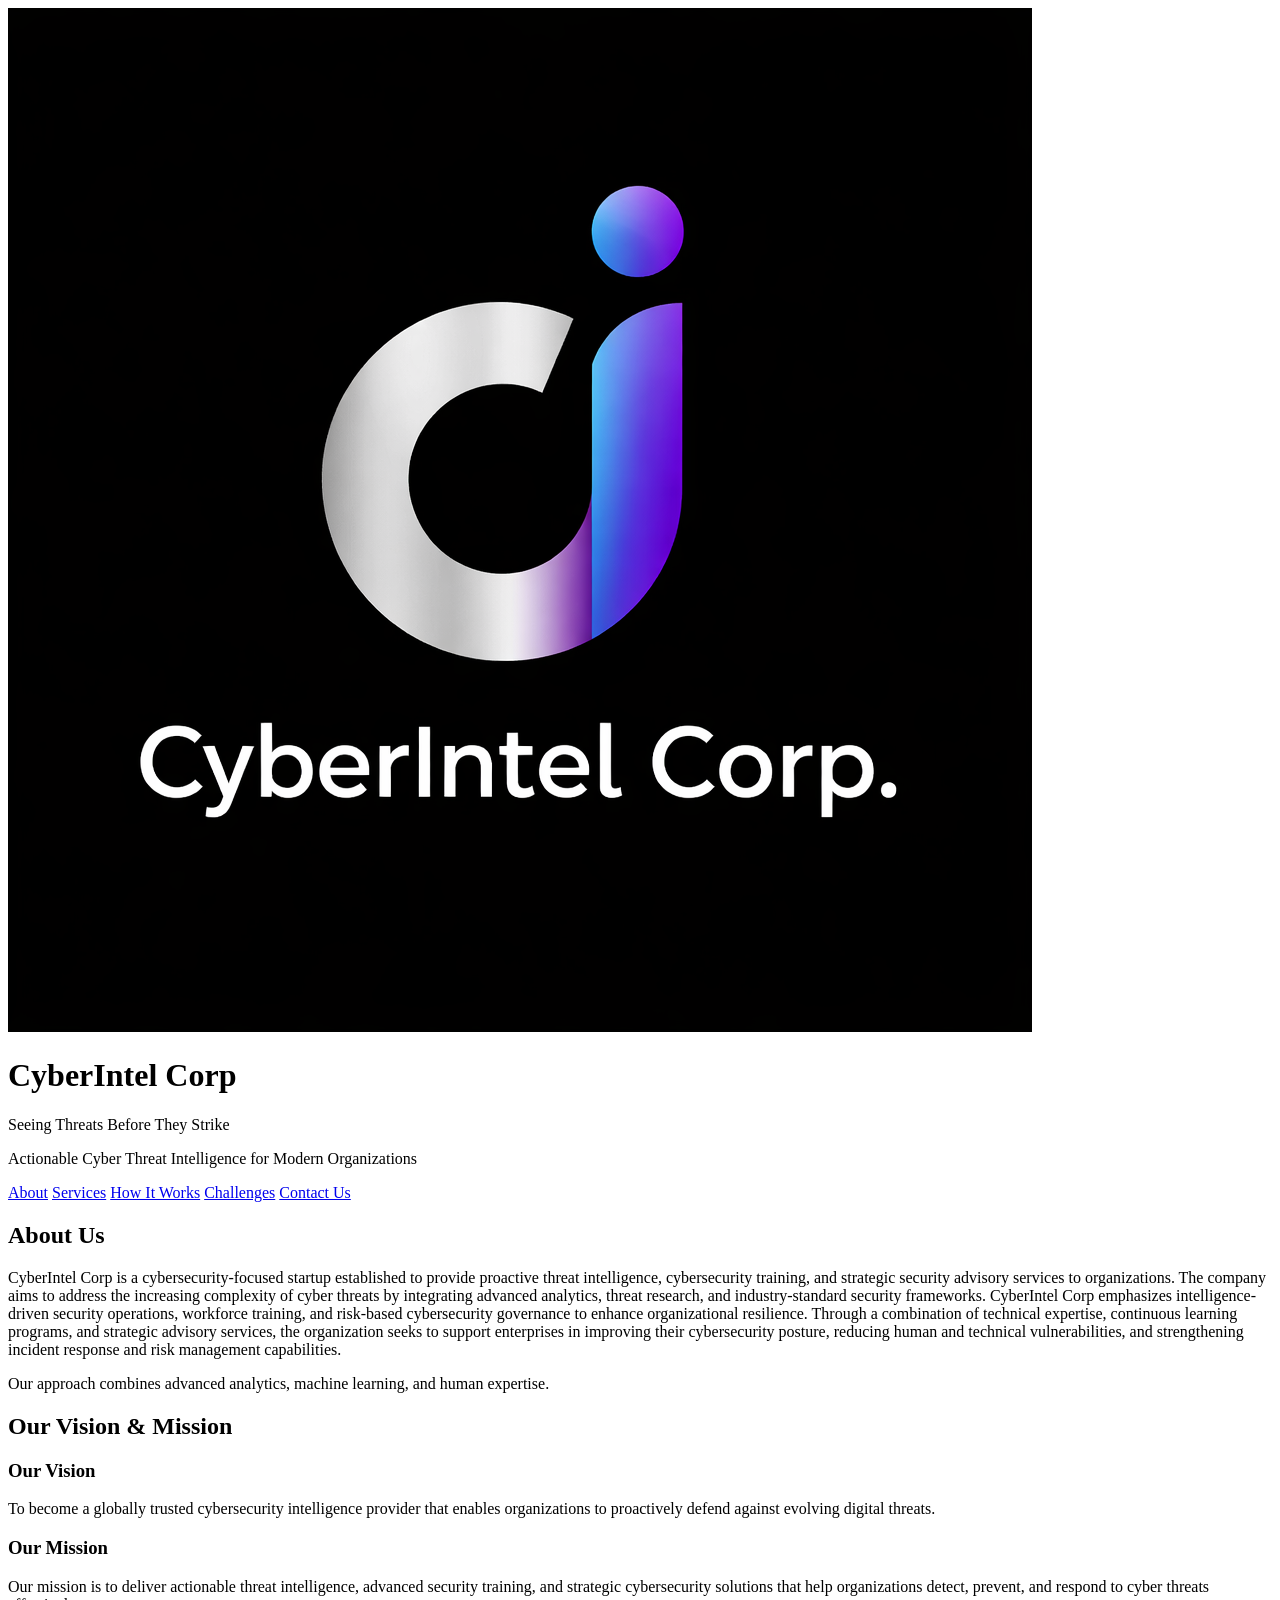
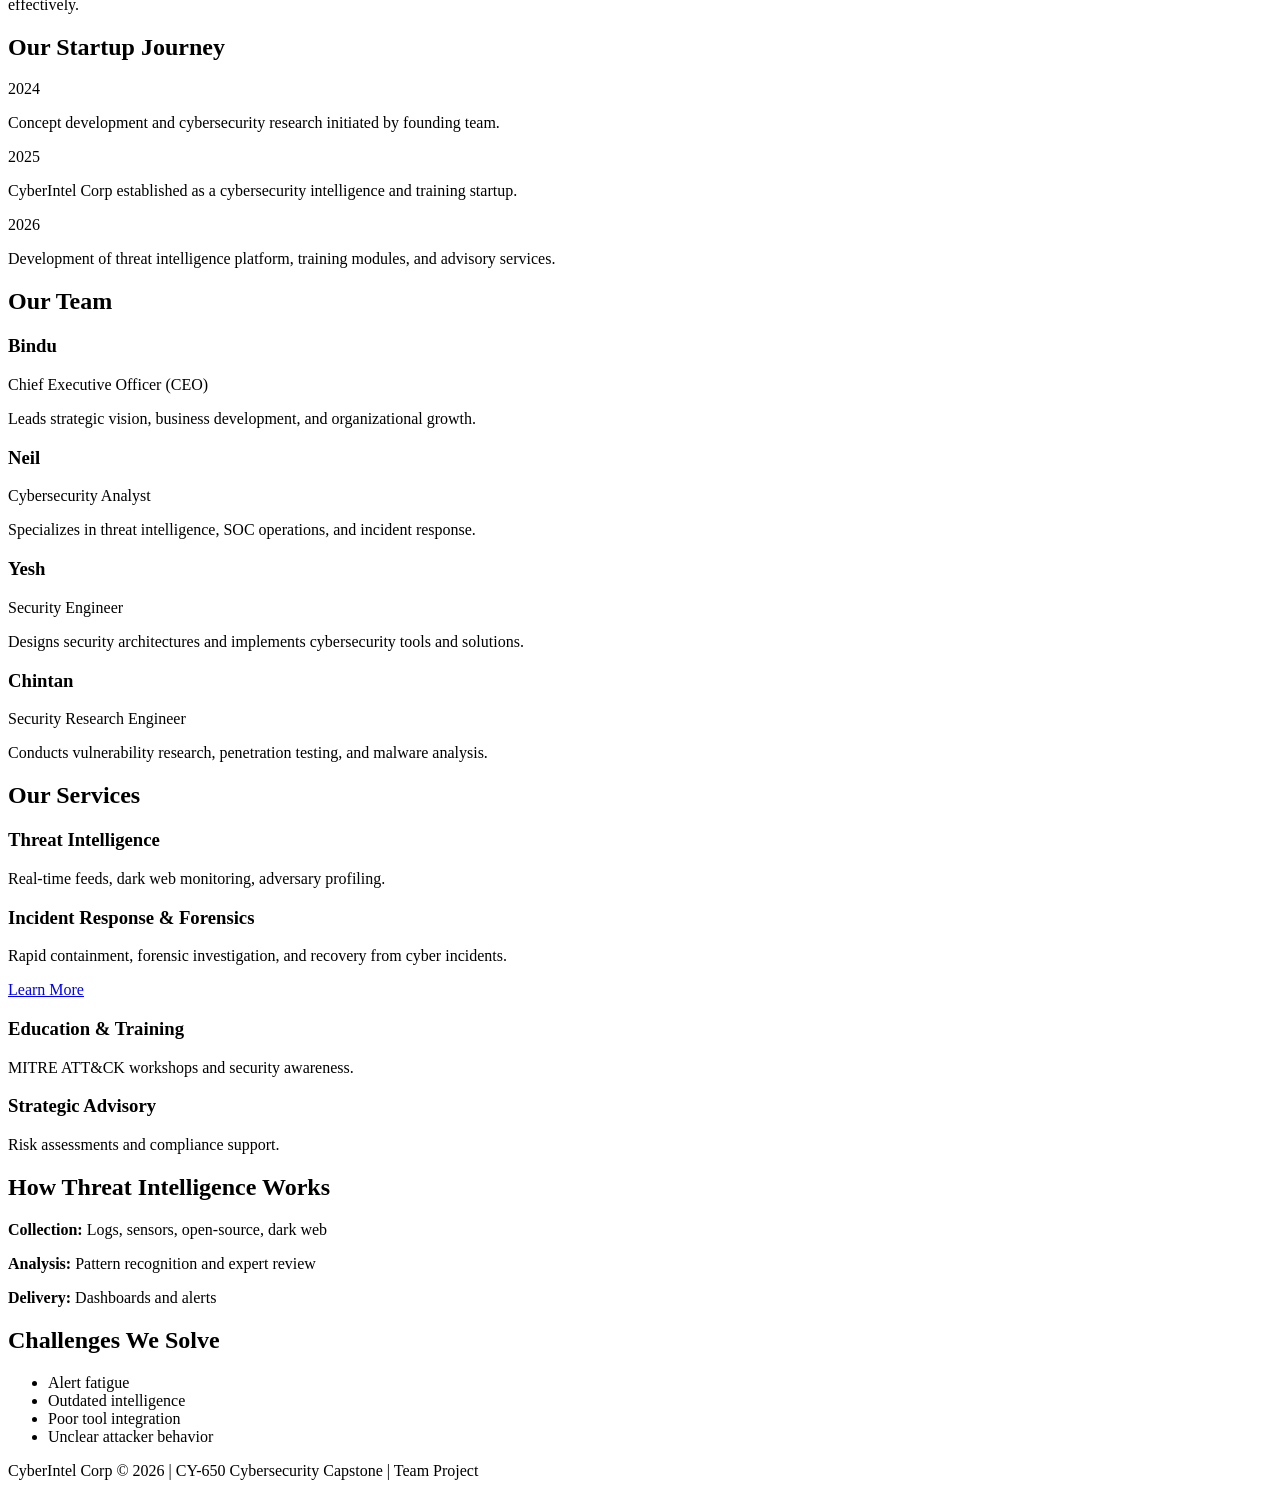
==== index.html @ 999facb4 "Add files via upload" ====
<!DOCTYPE html>
<html lang="en">
<head>
  <meta charset="UTF-8" />
  <meta name="viewport" content="width=device-width, initial-scale=1.0" />
  <title>CyberIntel Corp | Threat Intelligence</title>
  <link rel="stylesheet" href="index.css" />

</head>

<body>

<header>
  <img src="logo.png.png" alt="CyberIntel Corp Logo" class="logo">
  <h1>CyberIntel Corp</h1>
  <p>Seeing Threats Before They Strike</p>
  <p>Actionable Cyber Threat Intelligence for Modern Organizations</p>
</header>

<nav>
  <a href="#about">About</a>
  <a href="#services">Services</a>
  <a href="#intelligence">How It Works</a>
  <a href="#challenges">Challenges</a>
  <a href="contactus.html" class="contact-btn">Contact Us</a>


</nav>

<section id="about">
  <h2>About Us</h2>
  <p>
    CyberIntel Corp is a cybersecurity-focused startup established to provide proactive threat intelligence, cybersecurity training, and strategic security advisory services to organizations. The company aims to address the increasing complexity of cyber threats by integrating advanced analytics, threat research, and industry-standard security frameworks. CyberIntel Corp emphasizes intelligence-driven security operations, workforce training, and risk-based cybersecurity governance to enhance organizational resilience. Through a combination of technical expertise, continuous learning programs, and strategic advisory services, the organization seeks to support enterprises in improving their cybersecurity posture, reducing human and technical vulnerabilities, and strengthening incident response and risk management capabilities.
  </p>
  <p>
    Our approach combines advanced analytics, machine learning, and human expertise.
  </p>
</section>
<section class="vision-mission">
  <h2>Our Vision & Mission</h2>

  <div class="vm-container">
    <div class="vm-box">
      <h3>Our Vision</h3>
      <p>
        To become a globally trusted cybersecurity intelligence provider that
        enables organizations to proactively defend against evolving digital threats.
      </p>
    </div>

    <div class="vm-box">
      <h3>Our Mission</h3>
      <p>
        Our mission is to deliver actionable threat intelligence, advanced security
        training, and strategic cybersecurity solutions that help organizations
        detect, prevent, and respond to cyber threats effectively.
      </p>
    </div>
  </div>
</section>
<section class="timeline">
  <h2>Our Startup Journey</h2>

  <div class="timeline-item">
    <span>2024</span>
    <p>Concept development and cybersecurity research initiated by founding team.</p>
  </div>

  <div class="timeline-item">
    <span>2025</span>
    <p>CyberIntel Corp established as a cybersecurity intelligence and training startup.</p>
  </div>

  <div class="timeline-item">
    <span>2026</span>
    <p>Development of threat intelligence platform, training modules, and advisory services.</p>
  </div>
</section>
<section class="team">
  <h2>Our Team</h2>

  <div class="team-cards">
    <div class="team-card">
      <h3>Bindu</h3>
      <p>Chief Executive Officer (CEO)</p>
      <p>Leads strategic vision, business development, and organizational growth.</p>
    </div>

    <div class="team-card">
      <h3>Neil</h3>
      <p>Cybersecurity Analyst</p>
      <p>Specializes in threat intelligence, SOC operations, and incident response.</p>
    </div>

    <div class="team-card">
      <h3>Yesh</h3>
      <p>Security Engineer</p>
      <p>Designs security architectures and implements cybersecurity tools and solutions.</p>
    </div>

    <div class="team-card">
      <h3>Chintan</h3>
      <p>Security Research Engineer</p>
      <p>Conducts vulnerability research, penetration testing, and malware analysis.</p>
    </div>
  </div>
</section>

<section id="services">
  <h2>Our Services</h2>
  <div class="services">
    <div class="card">
      <h3>Threat Intelligence</h3>
      <p>Real-time feeds, dark web monitoring, adversary profiling.</p>
    </div>
    
    <div class="card">
      <h3>Incident Response & Forensics</h3>
      <p>Rapid containment, forensic investigation, and recovery from cyber incidents.</p>
      <a href="incident-response.html" class="learn-btn">Learn More</a>
    </div>
    
    <div class="card">
      <h3>Education & Training</h3>
      <p>MITRE ATT&CK workshops and security awareness.</p>
    </div>
    <div class="card">
      <h3>Strategic Advisory</h3>
      <p>Risk assessments and compliance support.</p>
    </div>
  </div>
</section>

<section id="intelligence">
  <h2>How Threat Intelligence Works</h2>
  <p><strong>Collection:</strong> Logs, sensors, open-source, dark web</p>
  <p><strong>Analysis:</strong> Pattern recognition and expert review</p>
  <p><strong>Delivery:</strong> Dashboards and alerts</p>
</section>

<section id="challenges">
  <h2>Challenges We Solve</h2>
  <ul>
    <li>Alert fatigue</li>
    <li>Outdated intelligence</li>
    <li>Poor tool integration</li>
    <li>Unclear attacker behavior</li>
  </ul>
</section>


<footer>
  <p>CyberIntel Corp © 2026 | CY-650 Cybersecurity Capstone | Team Project</p>
</footer>

<script src="script.js"></script>

<!--Start of Tawk.to Script-->
<script type="text/javascript">
  var Tawk_API=Tawk_API||{}, Tawk_LoadStart=new Date();
  (function(){
  var s1=document.createElement("script"),s0=document.getElementsByTagName("script")[0];
  s1.async=true;
  s1.src='https://embed.tawk.to/69937cdd0be1cb1c349662a7/1jhk1vgoi';
  s1.charset='UTF-8';
  s1.setAttribute('crossorigin','*');
  s0.parentNode.insertBefore(s1,s0);
  })();
  </script>
  <!--End of Tawk.to Script-->

</body>
</html>
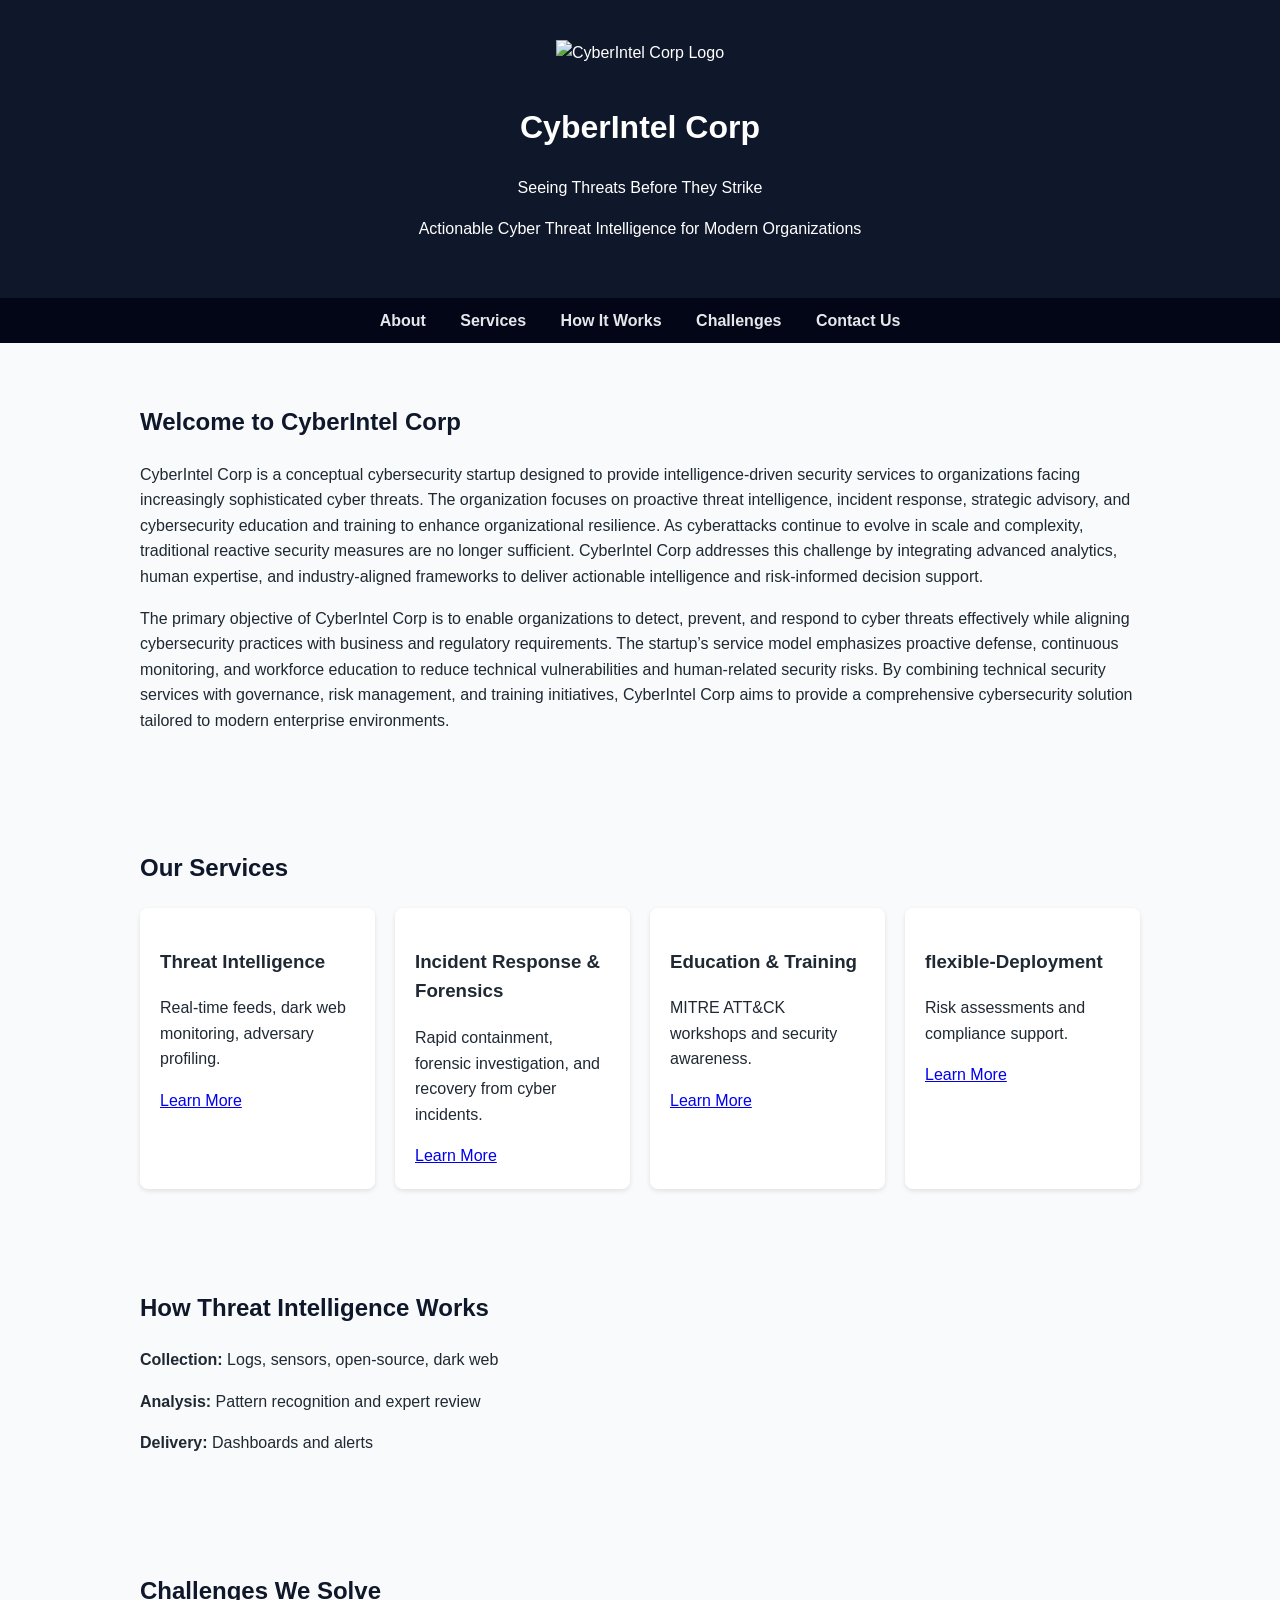
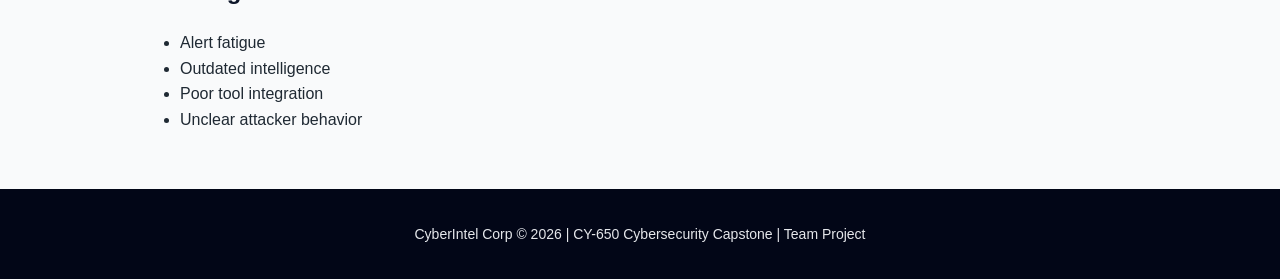
==== commit 538c74ab: "Update index.html" ====
--- a/index.html
+++ b/index.html
@@ -11,14 +11,14 @@
 <body>
 
 <header>
-  <img src="logo.png.png" alt="CyberIntel Corp Logo" class="logo">
+  <img src="logo.jpeg" alt="CyberIntel Corp Logo" class="logo">
   <h1>CyberIntel Corp</h1>
   <p>Seeing Threats Before They Strike</p>
   <p>Actionable Cyber Threat Intelligence for Modern Organizations</p>
 </header>
 
 <nav>
-  <a href="#about">About</a>
+  <a href="about-us.html" class="about-btn">About</a>
   <a href="#services">Services</a>
   <a href="#intelligence">How It Works</a>
   <a href="#challenges">Challenges</a>
@@ -28,82 +28,13 @@
 </nav>
 
 <section id="about">
-  <h2>About Us</h2>
+  <h2>Welcome to CyberIntel Corp</h2>
   <p>
-    CyberIntel Corp is a cybersecurity-focused startup established to provide proactive threat intelligence, cybersecurity training, and strategic security advisory services to organizations. The company aims to address the increasing complexity of cyber threats by integrating advanced analytics, threat research, and industry-standard security frameworks. CyberIntel Corp emphasizes intelligence-driven security operations, workforce training, and risk-based cybersecurity governance to enhance organizational resilience. Through a combination of technical expertise, continuous learning programs, and strategic advisory services, the organization seeks to support enterprises in improving their cybersecurity posture, reducing human and technical vulnerabilities, and strengthening incident response and risk management capabilities.
+    CyberIntel Corp is a conceptual cybersecurity startup designed to provide intelligence-driven security services to organizations facing increasingly sophisticated cyber threats. The organization focuses on proactive threat intelligence, incident response, strategic advisory, and cybersecurity education and training to enhance organizational resilience. As cyberattacks continue to evolve in scale and complexity, traditional reactive security measures are no longer sufficient. CyberIntel Corp addresses this challenge by integrating advanced analytics, human expertise, and industry-aligned frameworks to deliver actionable intelligence and risk-informed decision support.
   </p>
   <p>
-    Our approach combines advanced analytics, machine learning, and human expertise.
+    The primary objective of CyberIntel Corp is to enable organizations to detect, prevent, and respond to cyber threats effectively while aligning cybersecurity practices with business and regulatory requirements. The startup’s service model emphasizes proactive defense, continuous monitoring, and workforce education to reduce technical vulnerabilities and human-related security risks. By combining technical security services with governance, risk management, and training initiatives, CyberIntel Corp aims to provide a comprehensive cybersecurity solution tailored to modern enterprise environments.
   </p>
-</section>
-<section class="vision-mission">
-  <h2>Our Vision & Mission</h2>
-
-  <div class="vm-container">
-    <div class="vm-box">
-      <h3>Our Vision</h3>
-      <p>
-        To become a globally trusted cybersecurity intelligence provider that
-        enables organizations to proactively defend against evolving digital threats.
-      </p>
-    </div>
-
-    <div class="vm-box">
-      <h3>Our Mission</h3>
-      <p>
-        Our mission is to deliver actionable threat intelligence, advanced security
-        training, and strategic cybersecurity solutions that help organizations
-        detect, prevent, and respond to cyber threats effectively.
-      </p>
-    </div>
-  </div>
-</section>
-<section class="timeline">
-  <h2>Our Startup Journey</h2>
-
-  <div class="timeline-item">
-    <span>2024</span>
-    <p>Concept development and cybersecurity research initiated by founding team.</p>
-  </div>
-
-  <div class="timeline-item">
-    <span>2025</span>
-    <p>CyberIntel Corp established as a cybersecurity intelligence and training startup.</p>
-  </div>
-
-  <div class="timeline-item">
-    <span>2026</span>
-    <p>Development of threat intelligence platform, training modules, and advisory services.</p>
-  </div>
-</section>
-<section class="team">
-  <h2>Our Team</h2>
-
-  <div class="team-cards">
-    <div class="team-card">
-      <h3>Bindu</h3>
-      <p>Chief Executive Officer (CEO)</p>
-      <p>Leads strategic vision, business development, and organizational growth.</p>
-    </div>
-
-    <div class="team-card">
-      <h3>Neil</h3>
-      <p>Cybersecurity Analyst</p>
-      <p>Specializes in threat intelligence, SOC operations, and incident response.</p>
-    </div>
-
-    <div class="team-card">
-      <h3>Yesh</h3>
-      <p>Security Engineer</p>
-      <p>Designs security architectures and implements cybersecurity tools and solutions.</p>
-    </div>
-
-    <div class="team-card">
-      <h3>Chintan</h3>
-      <p>Security Research Engineer</p>
-      <p>Conducts vulnerability research, penetration testing, and malware analysis.</p>
-    </div>
-  </div>
 </section>
 
 <section id="services">
@@ -112,6 +43,7 @@
     <div class="card">
       <h3>Threat Intelligence</h3>
       <p>Real-time feeds, dark web monitoring, adversary profiling.</p>
+      <a href="threat-intelligence.html" class="learn-btn">Learn More</a>
     </div>
     
     <div class="card">
@@ -123,10 +55,12 @@
     <div class="card">
       <h3>Education & Training</h3>
       <p>MITRE ATT&CK workshops and security awareness.</p>
+      <a href="education-training.html" class="learn-btn">Learn More</a>
     </div>
     <div class="card">
-      <h3>Strategic Advisory</h3>
+      <h3>flexible-Deployment</h3>
       <p>Risk assessments and compliance support.</p>
+      <a href="flexible-deployment.html" class="learn-btn">Learn More</a>
     </div>
   </div>
 </section>
@@ -171,3 +105,4 @@
 
 </body>
 </html>
+
--- a/index.css
+++ b/index.css
@@ -0,0 +1,130 @@
+body {
+    margin: 0;
+    font-family: Arial, Helvetica, sans-serif;
+    line-height: 1.6;
+    color: #1f2933;
+    background-color: #f9fafb;
+  }
+
+  header {
+    background: #0f172a;
+    color: #ffffff;
+    padding: 40px 20px;
+    text-align: center;
+  }
+
+  .logo {
+    width: 120px;
+    margin-bottom: 15px;
+  }
+
+  nav {
+    background: #020617;
+    padding: 10px;
+    text-align: center;
+  }
+
+  nav a {
+    color: #e5e7eb;
+    margin: 0 15px;
+    text-decoration: none;
+    font-weight: bold;
+  }
+
+  nav a:hover {
+    text-decoration: underline;
+  }
+
+  section {
+    padding: 40px 20px;
+    max-width: 1000px;
+    margin: auto;
+  }
+
+  h2 {
+    color: #0f172a;
+  }
+
+  .services {
+    display: grid;
+    grid-template-columns: repeat(auto-fit, minmax(220px, 1fr));
+    gap: 20px;
+  }
+
+  .card {
+    background: white;
+    padding: 20px;
+    border-radius: 8px;
+    box-shadow: 0 2px 5px rgba(0,0,0,0.1);
+  }
+
+ 
+
+  .input-group {
+    margin-bottom: 15px;
+  }
+
+  .input-group label {
+    display: block;
+    font-weight: bold;
+    margin-bottom: 5px;
+  }
+
+  .input-group input,
+  .input-group textarea {
+    width: 100%;
+    padding: 10px;
+    border-radius: 5px;
+    border: 1px solid #ccc;
+  }
+
+  button {
+    background: #0f172a;
+    color: white;
+    padding: 12px 20px;
+    border: none;
+    border-radius: 5px;
+    cursor: pointer;
+  }
+
+  button:hover {
+    background: #1e293b;
+  }
+
+  .status {
+    margin-top: 10px;
+    font-size: 14px;
+  }
+
+  footer {
+    background: #020617;
+    color: #e5e7eb;
+    text-align: center;
+    padding: 20px;
+    font-size: 14px;
+  }
+
+  .name-row {
+display: flex;
+gap: 80px;
+}
+
+.name-row .input-group {
+flex: 1;
+max-width: 200px;
+}
+
+form {
+max-width: 450px;   
+  
+}
+
+.input-group input,
+.input-group textarea {
+max-width: 100%;
+}
+
+.input-group {
+width: 100%;
+}
+
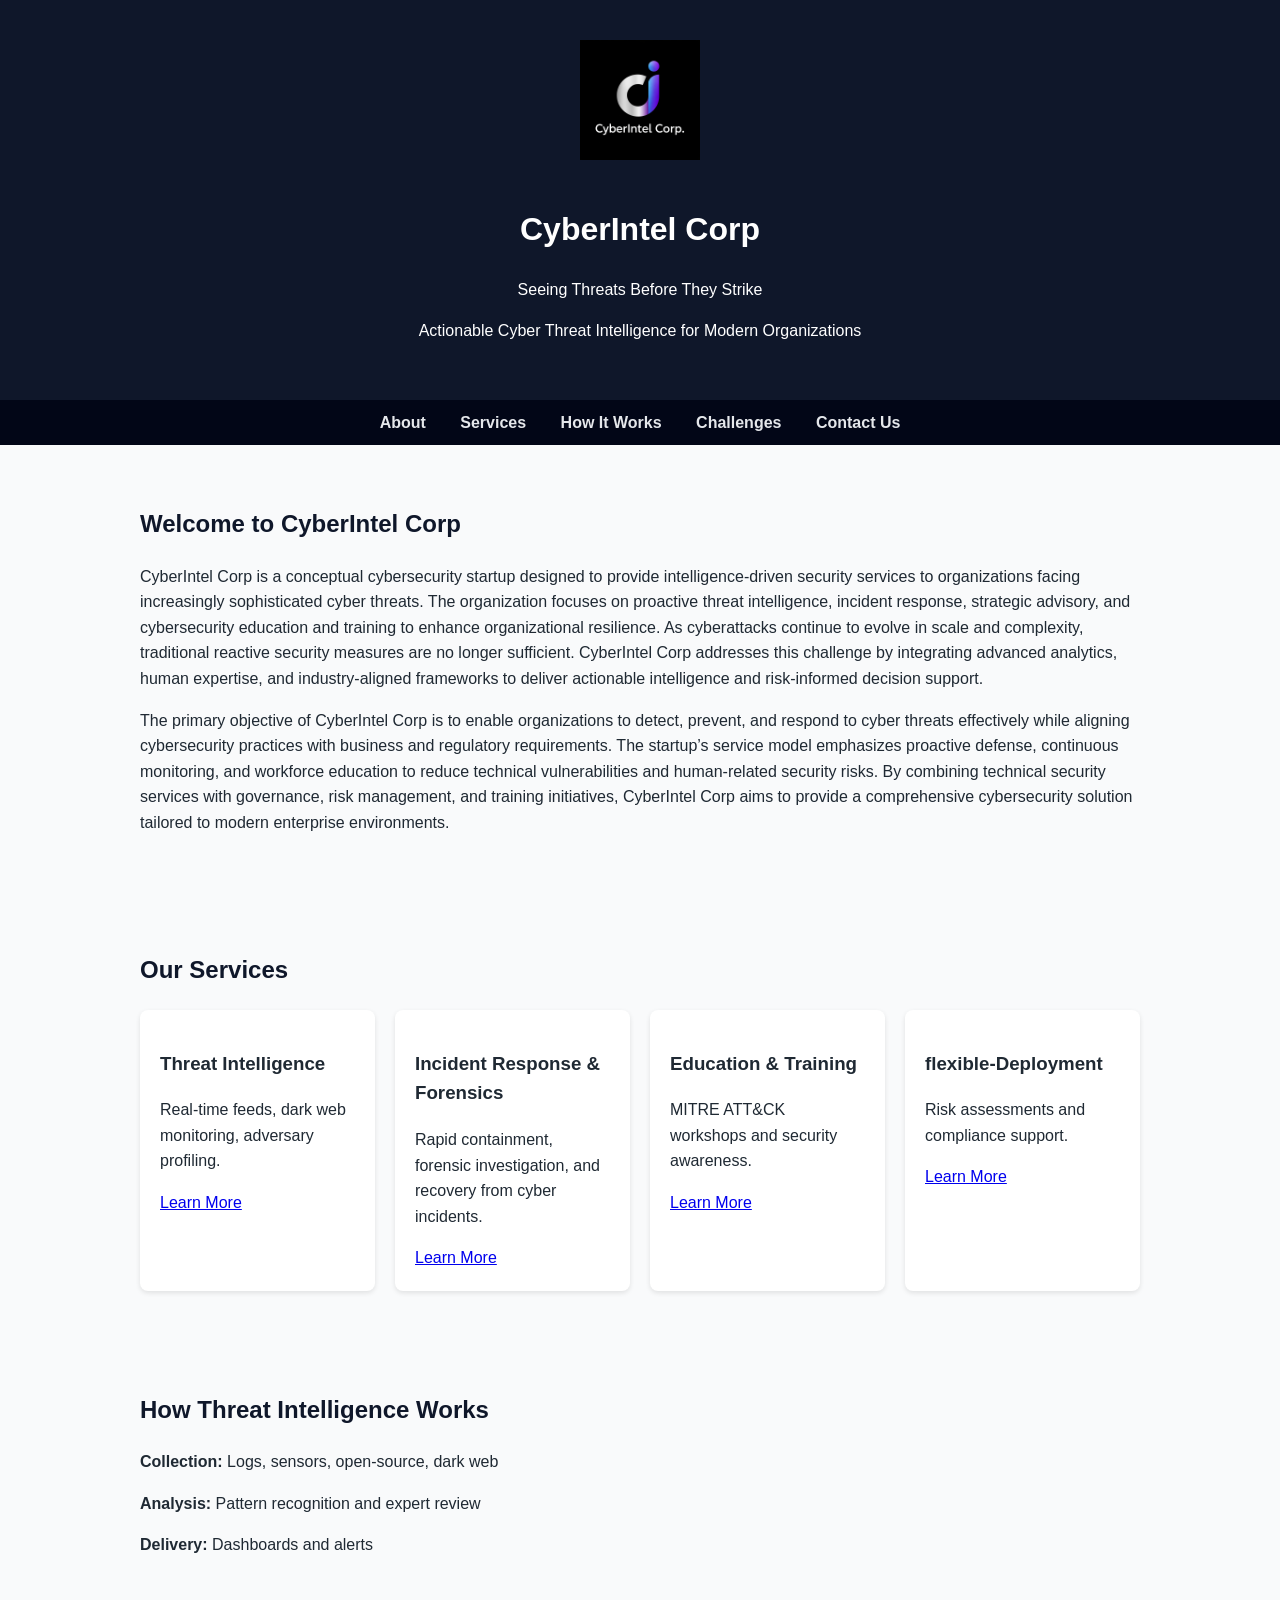
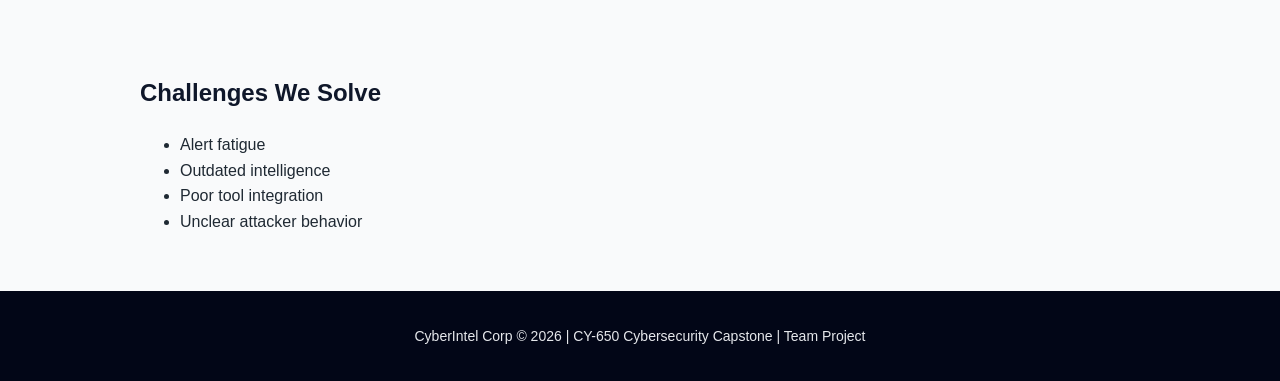
==== commit 6cd4fea4: "Update index.html" ====
--- a/index.html
+++ b/index.html
@@ -11,7 +11,7 @@
 <body>
 
 <header>
-  <img src="logo.jpeg" alt="CyberIntel Corp Logo" class="logo">
+  <img src="logo.jpeg.jpeg" alt="CyberIntel Corp Logo" class="logo">
   <h1>CyberIntel Corp</h1>
   <p>Seeing Threats Before They Strike</p>
   <p>Actionable Cyber Threat Intelligence for Modern Organizations</p>
@@ -106,3 +106,4 @@
 </body>
 </html>
 
+
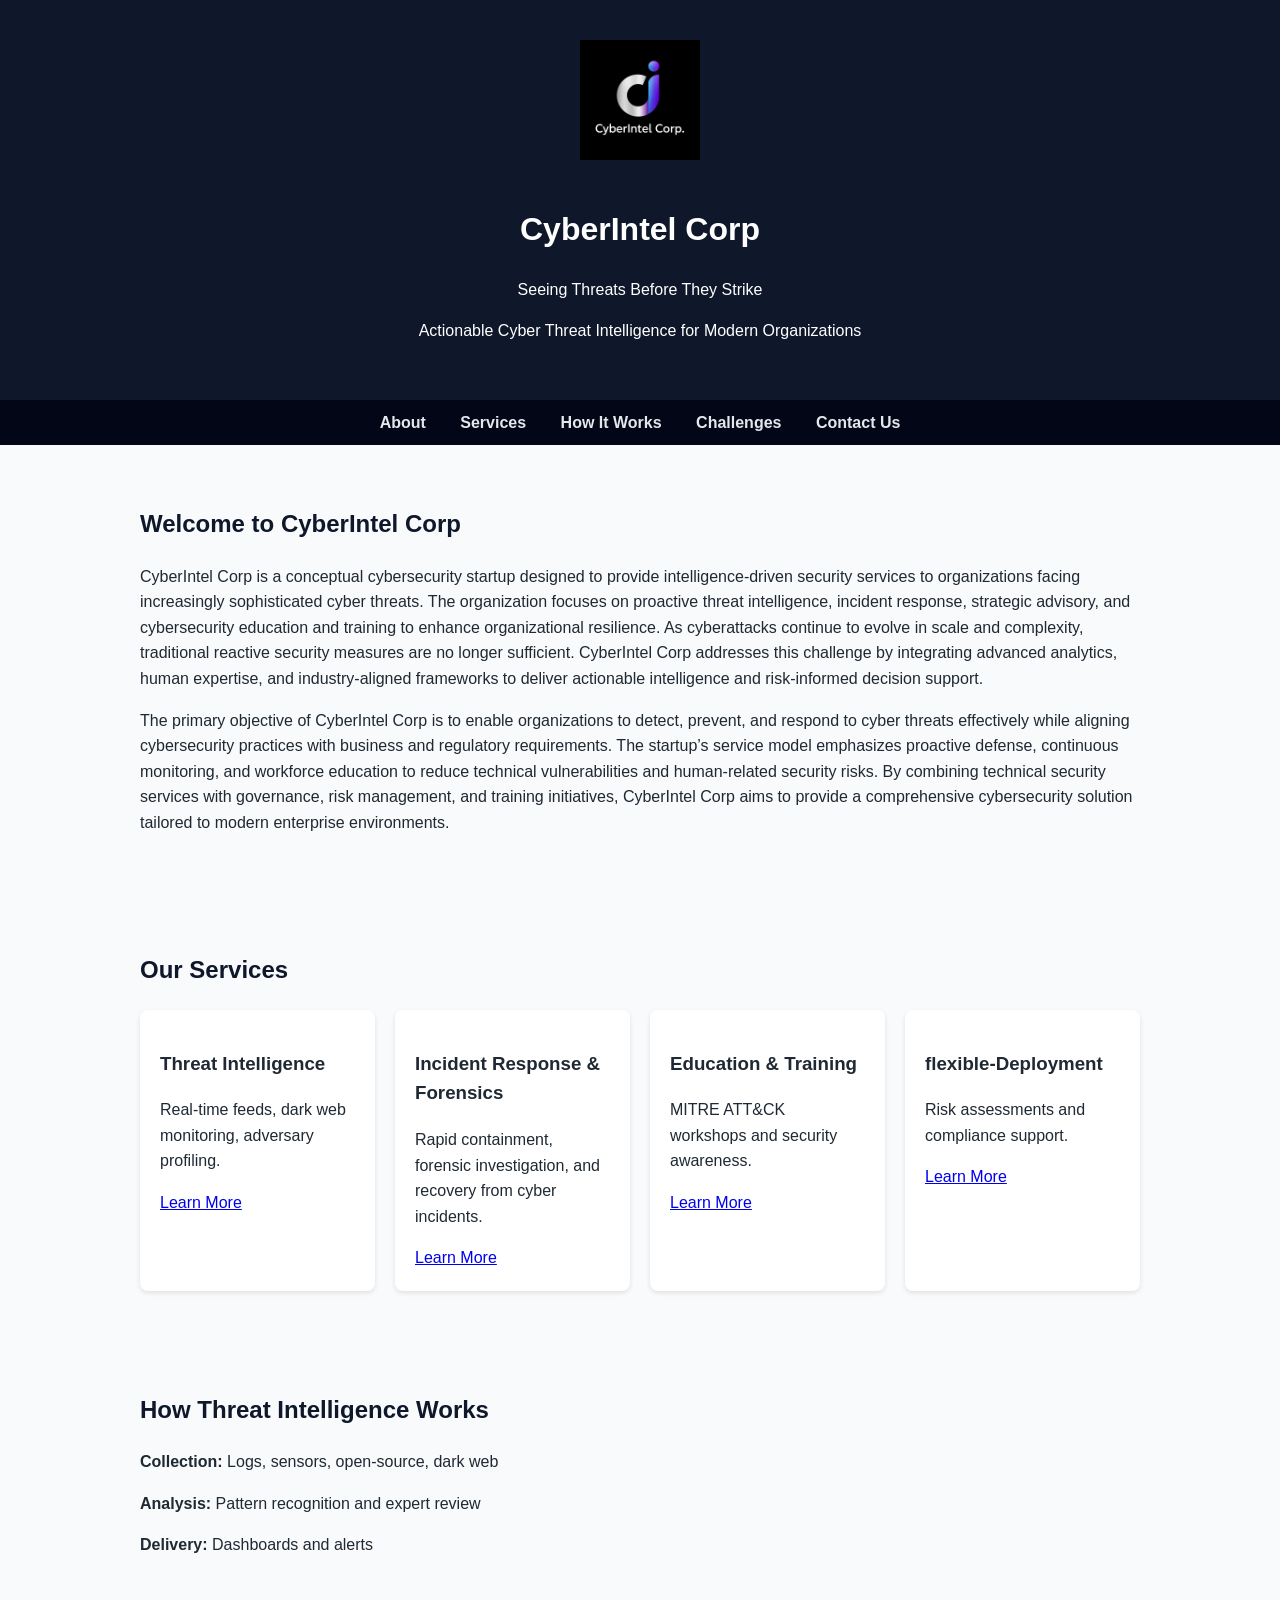
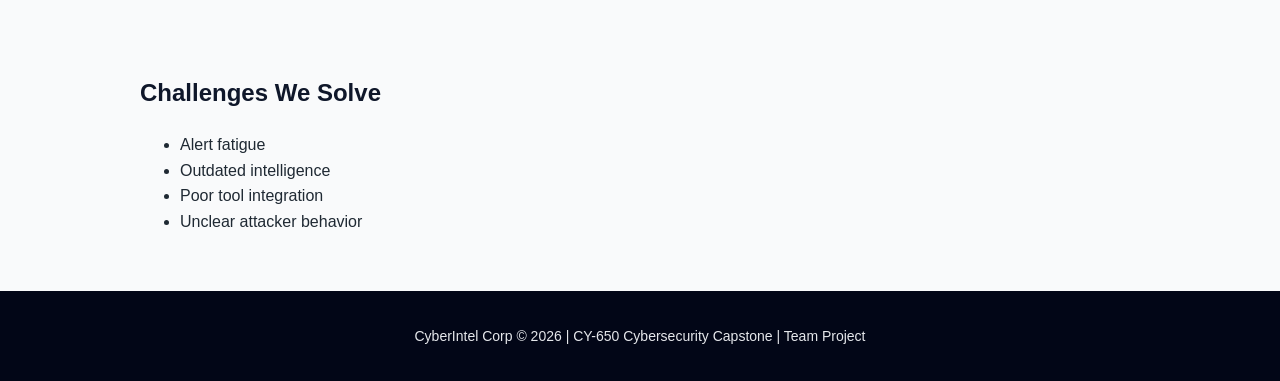
==== commit 6c7e82f5: "Update index.html" ====
--- a/index.html
+++ b/index.html
@@ -11,7 +11,7 @@
 <body>
 
 <header>
-  <img src="logo.jpeg.jpeg" alt="CyberIntel Corp Logo" class="logo">
+  <img src="logo.png.png" alt="CyberIntel Corp Logo" class="logo">
   <h1>CyberIntel Corp</h1>
   <p>Seeing Threats Before They Strike</p>
   <p>Actionable Cyber Threat Intelligence for Modern Organizations</p>
@@ -107,3 +107,4 @@
 </html>
 
 
+
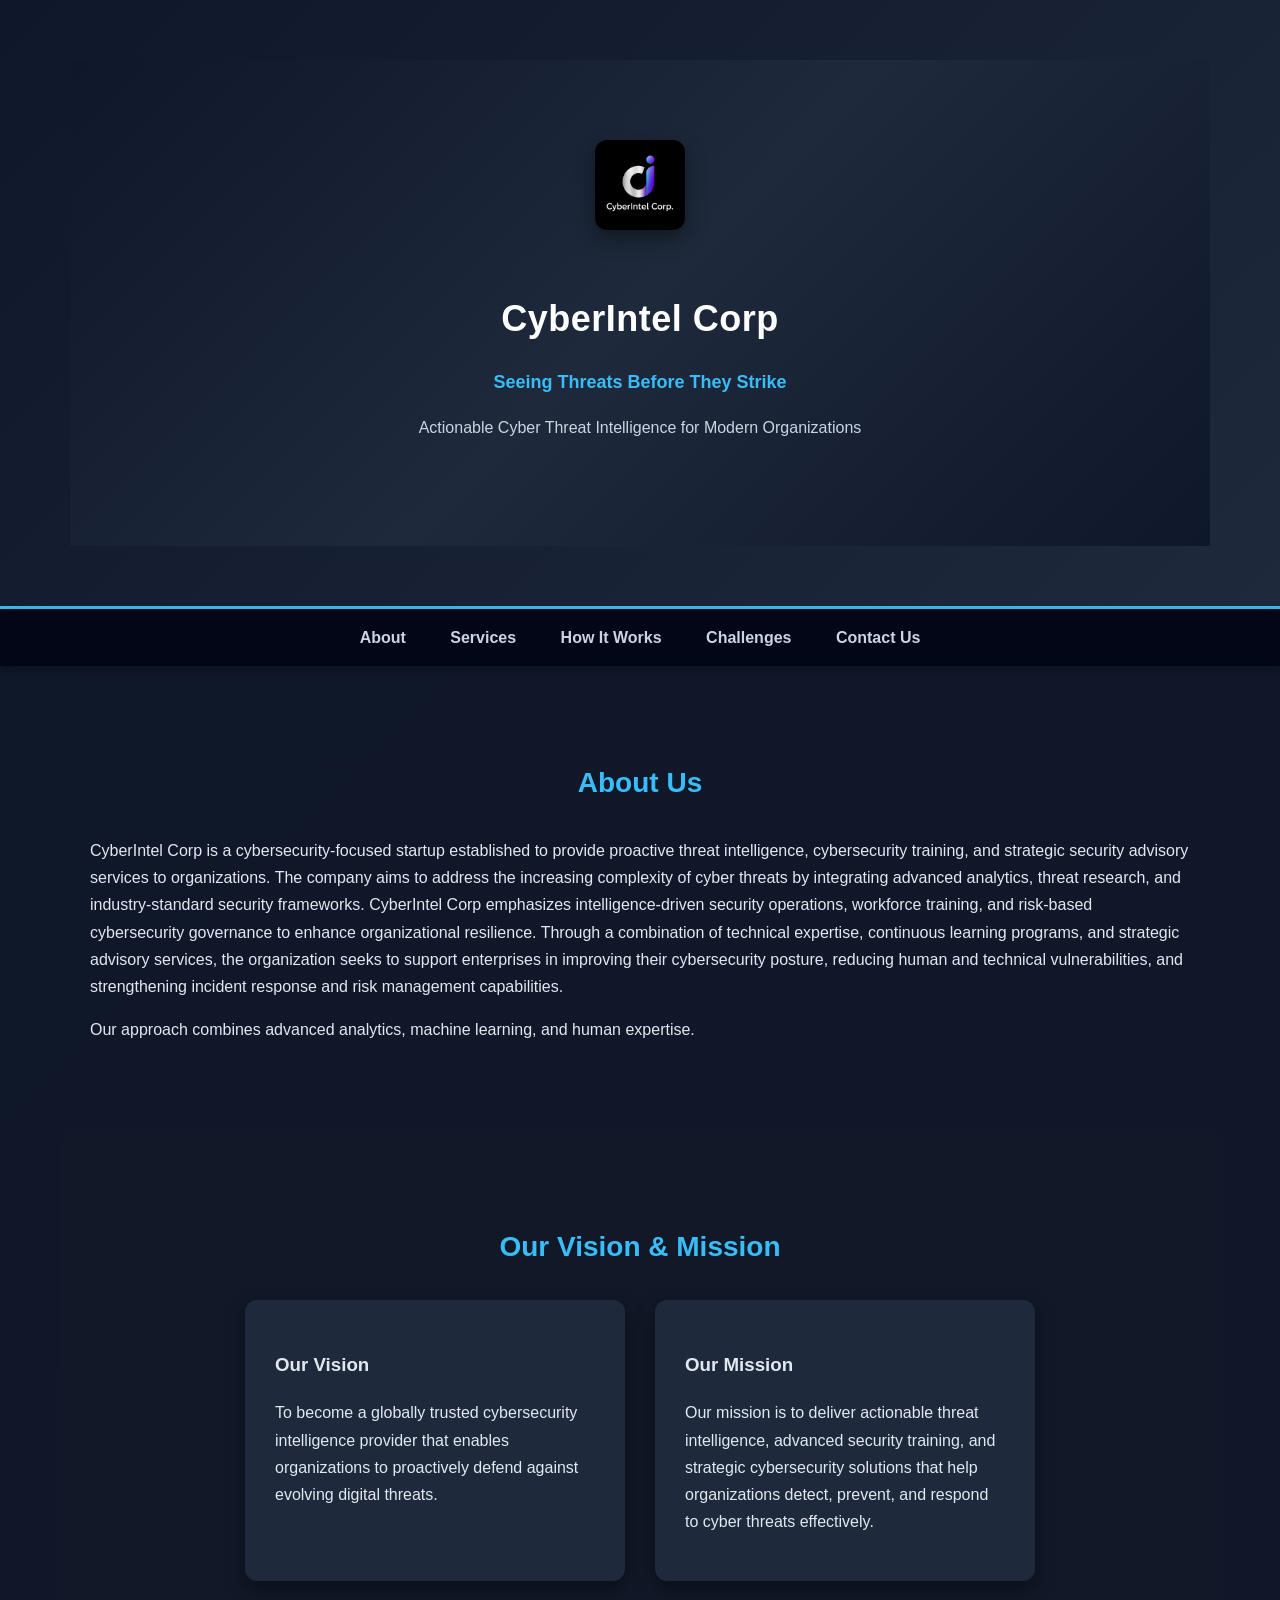
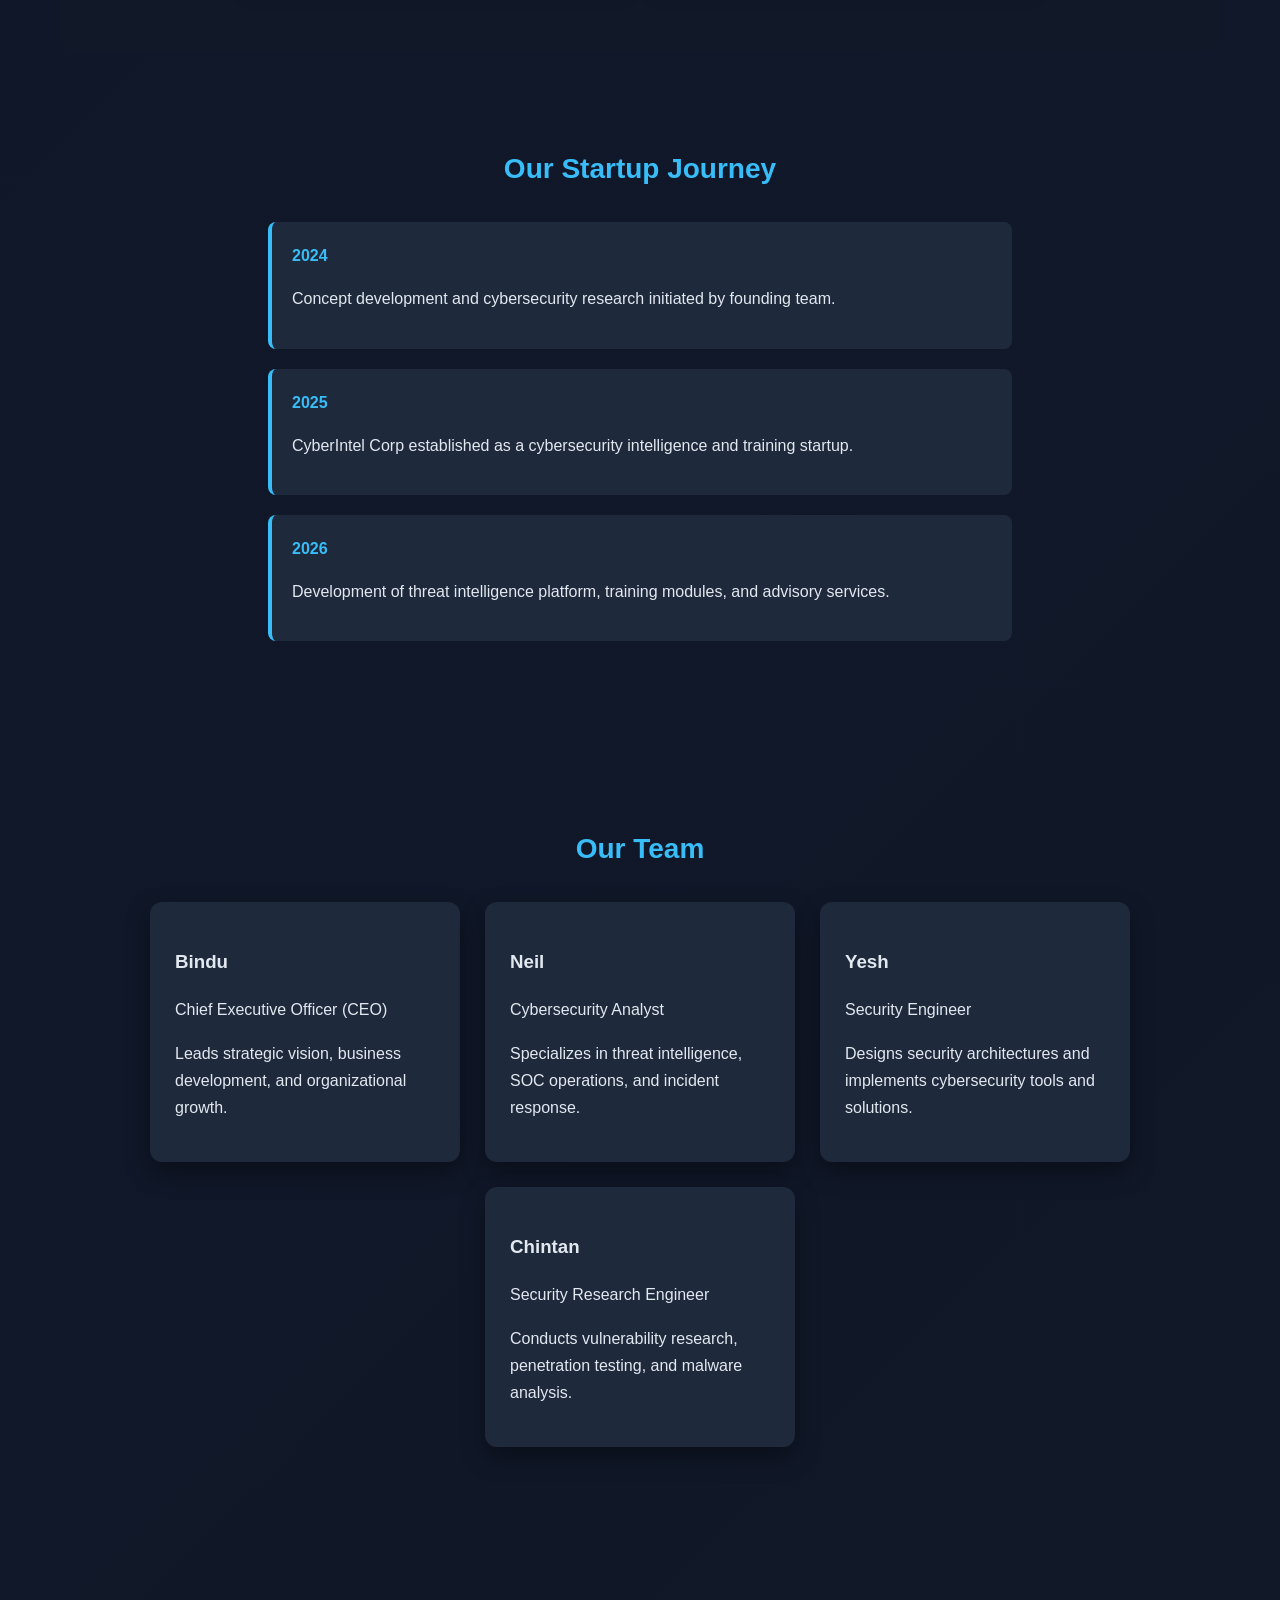
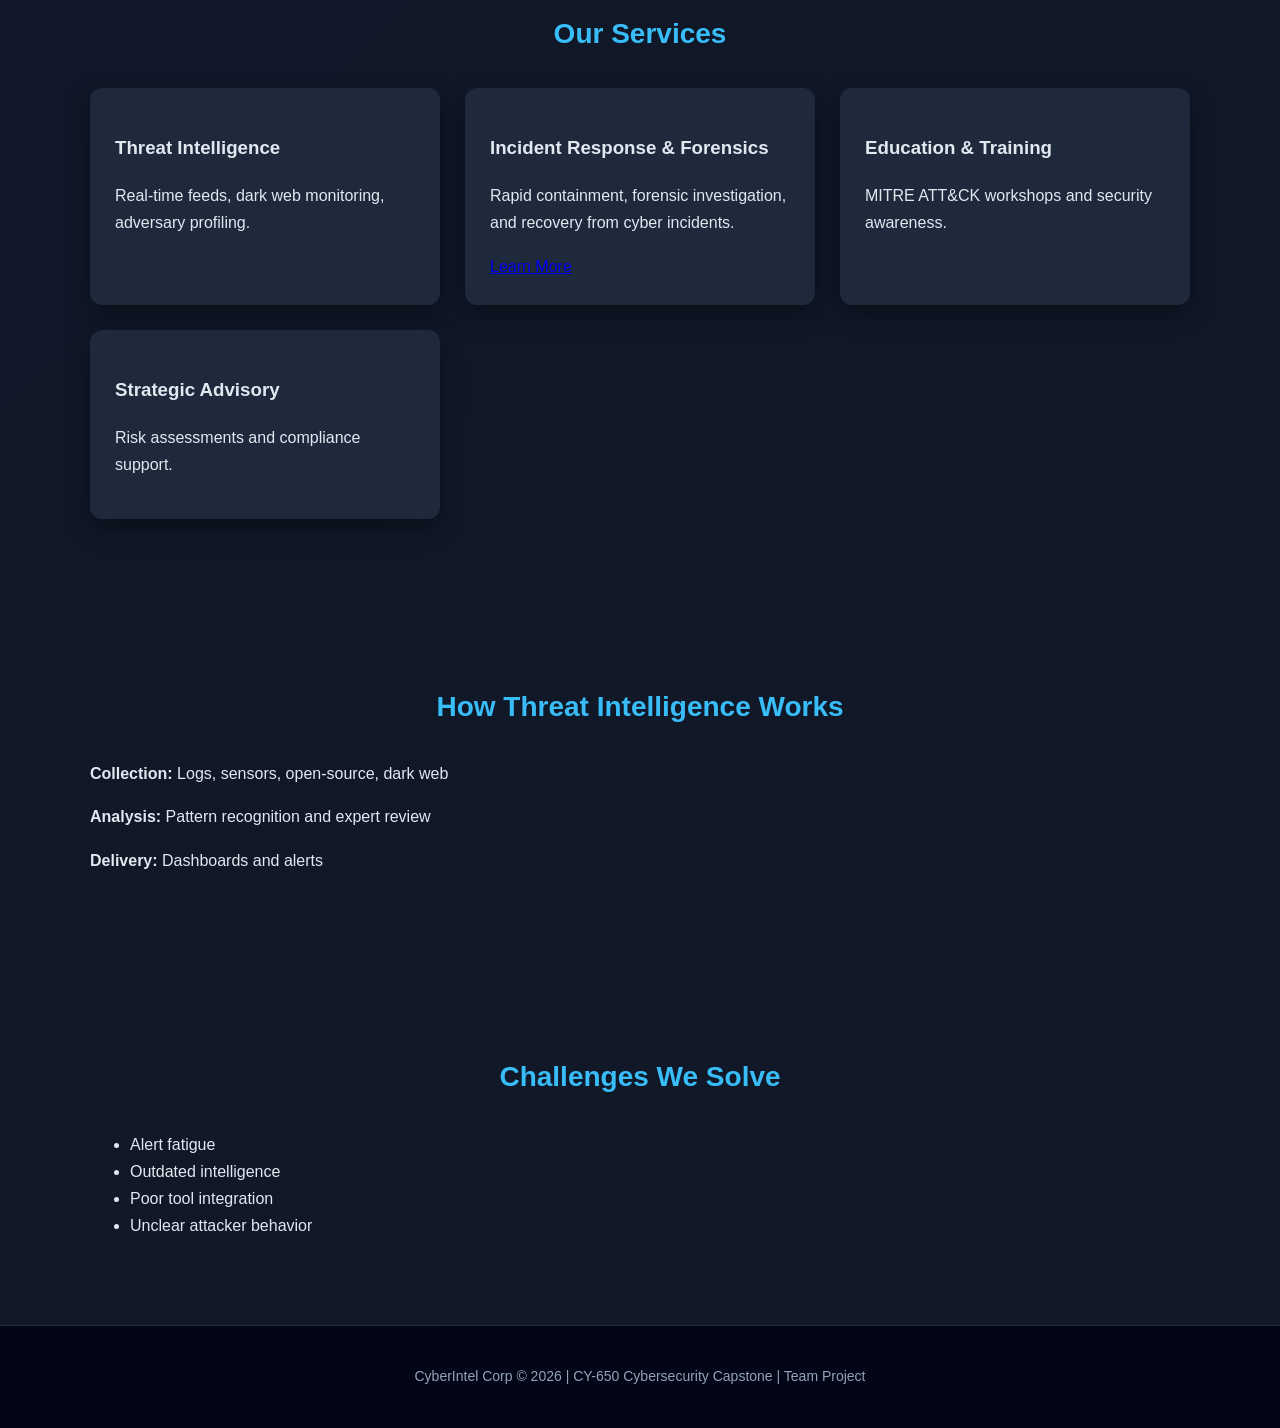
==== commit 9315b4ba: "Update index.html" ====
--- a/index.html
+++ b/index.html
@@ -11,14 +11,26 @@
 <body>
 
 <header>
-  <img src="logo.png.png" alt="CyberIntel Corp Logo" class="logo">
-  <h1>CyberIntel Corp</h1>
-  <p>Seeing Threats Before They Strike</p>
-  <p>Actionable Cyber Threat Intelligence for Modern Organizations</p>
+  <section class="hero">
+  <div class="hero-content">
+    <img src="logo.png.png" alt="CyberIntel Logo" class="hero-logo">
+
+    <h1>CyberIntel Corp</h1>
+
+    <h3 class="hero-tagline">
+      Seeing Threats Before They Strike
+    </h3>
+
+    <p class="hero-subtext">
+      Actionable Cyber Threat Intelligence for Modern Organizations
+    </p>
+
+  </div>
+</section>
 </header>
 
 <nav>
-  <a href="about-us.html" class="about-btn">About</a>
+  <a href="#about">About</a>
   <a href="#services">Services</a>
   <a href="#intelligence">How It Works</a>
   <a href="#challenges">Challenges</a>
@@ -28,13 +40,82 @@
 </nav>
 
 <section id="about">
-  <h2>Welcome to CyberIntel Corp</h2>
+  <h2>About Us</h2>
   <p>
-    CyberIntel Corp is a conceptual cybersecurity startup designed to provide intelligence-driven security services to organizations facing increasingly sophisticated cyber threats. The organization focuses on proactive threat intelligence, incident response, strategic advisory, and cybersecurity education and training to enhance organizational resilience. As cyberattacks continue to evolve in scale and complexity, traditional reactive security measures are no longer sufficient. CyberIntel Corp addresses this challenge by integrating advanced analytics, human expertise, and industry-aligned frameworks to deliver actionable intelligence and risk-informed decision support.
+    CyberIntel Corp is a cybersecurity-focused startup established to provide proactive threat intelligence, cybersecurity training, and strategic security advisory services to organizations. The company aims to address the increasing complexity of cyber threats by integrating advanced analytics, threat research, and industry-standard security frameworks. CyberIntel Corp emphasizes intelligence-driven security operations, workforce training, and risk-based cybersecurity governance to enhance organizational resilience. Through a combination of technical expertise, continuous learning programs, and strategic advisory services, the organization seeks to support enterprises in improving their cybersecurity posture, reducing human and technical vulnerabilities, and strengthening incident response and risk management capabilities.
   </p>
   <p>
-    The primary objective of CyberIntel Corp is to enable organizations to detect, prevent, and respond to cyber threats effectively while aligning cybersecurity practices with business and regulatory requirements. The startup’s service model emphasizes proactive defense, continuous monitoring, and workforce education to reduce technical vulnerabilities and human-related security risks. By combining technical security services with governance, risk management, and training initiatives, CyberIntel Corp aims to provide a comprehensive cybersecurity solution tailored to modern enterprise environments.
+    Our approach combines advanced analytics, machine learning, and human expertise.
   </p>
+</section>
+<section class="vision-mission">
+  <h2>Our Vision & Mission</h2>
+
+  <div class="vm-container">
+    <div class="vm-box">
+      <h3>Our Vision</h3>
+      <p>
+        To become a globally trusted cybersecurity intelligence provider that
+        enables organizations to proactively defend against evolving digital threats.
+      </p>
+    </div>
+
+    <div class="vm-box">
+      <h3>Our Mission</h3>
+      <p>
+        Our mission is to deliver actionable threat intelligence, advanced security
+        training, and strategic cybersecurity solutions that help organizations
+        detect, prevent, and respond to cyber threats effectively.
+      </p>
+    </div>
+  </div>
+</section>
+<section class="timeline">
+  <h2>Our Startup Journey</h2>
+
+  <div class="timeline-item">
+    <span>2024</span>
+    <p>Concept development and cybersecurity research initiated by founding team.</p>
+  </div>
+
+  <div class="timeline-item">
+    <span>2025</span>
+    <p>CyberIntel Corp established as a cybersecurity intelligence and training startup.</p>
+  </div>
+
+  <div class="timeline-item">
+    <span>2026</span>
+    <p>Development of threat intelligence platform, training modules, and advisory services.</p>
+  </div>
+</section>
+<section class="team">
+  <h2>Our Team</h2>
+
+  <div class="team-cards">
+    <div class="team-card">
+      <h3>Bindu</h3>
+      <p>Chief Executive Officer (CEO)</p>
+      <p>Leads strategic vision, business development, and organizational growth.</p>
+    </div>
+
+    <div class="team-card">
+      <h3>Neil</h3>
+      <p>Cybersecurity Analyst</p>
+      <p>Specializes in threat intelligence, SOC operations, and incident response.</p>
+    </div>
+
+    <div class="team-card">
+      <h3>Yesh</h3>
+      <p>Security Engineer</p>
+      <p>Designs security architectures and implements cybersecurity tools and solutions.</p>
+    </div>
+
+    <div class="team-card">
+      <h3>Chintan</h3>
+      <p>Security Research Engineer</p>
+      <p>Conducts vulnerability research, penetration testing, and malware analysis.</p>
+    </div>
+  </div>
 </section>
 
 <section id="services">
@@ -43,7 +124,6 @@
     <div class="card">
       <h3>Threat Intelligence</h3>
       <p>Real-time feeds, dark web monitoring, adversary profiling.</p>
-      <a href="threat-intelligence.html" class="learn-btn">Learn More</a>
     </div>
     
     <div class="card">
@@ -55,12 +135,10 @@
     <div class="card">
       <h3>Education & Training</h3>
       <p>MITRE ATT&CK workshops and security awareness.</p>
-      <a href="education-training.html" class="learn-btn">Learn More</a>
     </div>
     <div class="card">
-      <h3>flexible-Deployment</h3>
+      <h3>Strategic Advisory</h3>
       <p>Risk assessments and compliance support.</p>
-      <a href="flexible-deployment.html" class="learn-btn">Learn More</a>
     </div>
   </div>
 </section>
@@ -105,6 +183,3 @@
 
 </body>
 </html>
-
-
-
--- a/index.css
+++ b/index.css
@@ -1,130 +1,251 @@
+/* ===== GLOBAL STYLING ===== */
 body {
-    margin: 0;
-    font-family: Arial, Helvetica, sans-serif;
-    line-height: 1.6;
-    color: #1f2933;
-    background-color: #f9fafb;
-  }
-
-  header {
-    background: #0f172a;
-    color: #ffffff;
-    padding: 40px 20px;
-    text-align: center;
-  }
-
-  .logo {
-    width: 120px;
-    margin-bottom: 15px;
-  }
-
-  nav {
-    background: #020617;
-    padding: 10px;
-    text-align: center;
-  }
-
-  nav a {
-    color: #e5e7eb;
-    margin: 0 15px;
-    text-decoration: none;
-    font-weight: bold;
-  }
-
-  nav a:hover {
-    text-decoration: underline;
-  }
-
-  section {
-    padding: 40px 20px;
-    max-width: 1000px;
-    margin: auto;
-  }
-
-  h2 {
-    color: #0f172a;
-  }
-
-  .services {
-    display: grid;
-    grid-template-columns: repeat(auto-fit, minmax(220px, 1fr));
-    gap: 20px;
-  }
-
-  .card {
-    background: white;
-    padding: 20px;
-    border-radius: 8px;
-    box-shadow: 0 2px 5px rgba(0,0,0,0.1);
-  }
-
- 
-
-  .input-group {
-    margin-bottom: 15px;
-  }
-
-  .input-group label {
-    display: block;
-    font-weight: bold;
-    margin-bottom: 5px;
-  }
-
-  .input-group input,
-  .input-group textarea {
-    width: 100%;
-    padding: 10px;
-    border-radius: 5px;
-    border: 1px solid #ccc;
-  }
-
-  button {
-    background: #0f172a;
-    color: white;
-    padding: 12px 20px;
-    border: none;
-    border-radius: 5px;
-    cursor: pointer;
-  }
-
-  button:hover {
-    background: #1e293b;
-  }
-
-  .status {
-    margin-top: 10px;
-    font-size: 14px;
-  }
-
-  footer {
-    background: #020617;
-    color: #e5e7eb;
-    text-align: center;
-    padding: 20px;
-    font-size: 14px;
-  }
-
-  .name-row {
-display: flex;
-gap: 80px;
-}
-
-.name-row .input-group {
-flex: 1;
-max-width: 200px;
-}
-
+  margin: 0;
+  font-family: "Segoe UI", Roboto, Arial, sans-serif;
+  line-height: 1.7;
+  color: #e2e8f0;
+  background: linear-gradient(135deg, #0f172a, #111827);
+}
+
+/* ===== HEADER ===== */
+header {
+  background: linear-gradient(135deg, #0f172a, #1e293b);
+  color: #ffffff;
+  padding: 60px 20px;
+  text-align: center;
+  border-bottom: 3px solid #38bdf8;
+}
+
+.logo {
+  width: 130px;
+  margin-bottom: 15px;
+}
+
+/* ===== NAVIGATION ===== */
+nav {
+  background: #020617;
+  padding: 15px;
+  text-align: center;
+  box-shadow: 0 4px 10px rgba(0,0,0,0.3);
+}
+
+nav a {
+  color: #cbd5e1;
+  margin: 0 20px;
+  text-decoration: none;
+  font-weight: 600;
+  transition: 0.3s ease;
+}
+
+nav a:hover {
+  color: #38bdf8;
+}
+
+/* ===== SECTIONS ===== */
+section {
+  padding: 70px 30px;
+  max-width: 1100px;
+  margin: auto;
+}
+
+/* ===== HEADINGS ===== */
+h2 {
+  text-align: center;
+  font-size: 28px;
+  margin-bottom: 30px;
+  color: #38bdf8;
+}
+
+/* ===== CARDS / SERVICES ===== */
+.services {
+  display: grid;
+  grid-template-columns: repeat(auto-fit, minmax(260px, 1fr));
+  gap: 25px;
+}
+
+.card {
+  background: #1e293b;
+  padding: 25px;
+  border-radius: 12px;
+  box-shadow: 0 10px 25px rgba(0,0,0,0.4);
+  transition: transform 0.3s ease, box-shadow 0.3s ease;
+}
+
+.card:hover {
+  transform: translateY(-8px);
+  box-shadow: 0 15px 35px rgba(56,189,248,0.3);
+}
+
+/* ===== VISION / MISSION ===== */
+.vision-mission {
+  background: #111827;
+  border-radius: 15px;
+}
+
+.vm-container {
+  display: flex;
+  gap: 30px;
+  justify-content: center;
+  flex-wrap: wrap;
+}
+
+.vm-box {
+  background: #1e293b;
+  padding: 30px;
+  border-radius: 12px;
+  width: 320px;
+  box-shadow: 0 8px 20px rgba(0,0,0,0.4);
+}
+
+/* ===== TIMELINE ===== */
+.timeline-item {
+  margin: 20px auto;
+  max-width: 700px;
+  background: #1e293b;
+  padding: 20px;
+  border-left: 4px solid #38bdf8;
+  border-radius: 8px;
+}
+
+.timeline-item span {
+  font-weight: bold;
+  color: #38bdf8;
+}
+
+/* ===== TEAM SECTION ===== */
+.team-cards {
+  display: flex;
+  gap: 25px;
+  justify-content: center;
+  flex-wrap: wrap;
+}
+
+.team-card {
+  background: #1e293b;
+  padding: 25px;
+  width: 260px;
+  border-radius: 12px;
+  box-shadow: 0 10px 25px rgba(0,0,0,0.4);
+  transition: transform 0.3s ease;
+}
+
+.team-card:hover {
+  transform: translateY(-10px);
+}
+
+/* ===== ANIMATED ABOUT SECTION ===== */
+.about-animated {
+  padding: 80px;
+  background: linear-gradient(135deg, #1e293b, #0f172a);
+  text-align: center;
+  border-radius: 15px;
+}
+
+.fade-in {
+  opacity: 0;
+  animation: fadeIn 2s forwards;
+}
+
+@keyframes fadeIn {
+  from { opacity: 0; transform: translateY(30px); }
+  to { opacity: 1; transform: translateY(0); }
+}
+
+/* ===== FORMS ===== */
 form {
-max-width: 450px;   
-  
+  max-width: 500px;
+  margin: auto;
+}
+
+.input-group {
+  margin-bottom: 20px;
+}
+
+.input-group label {
+  display: block;
+  font-weight: 600;
+  margin-bottom: 8px;
 }
 
 .input-group input,
 .input-group textarea {
-max-width: 100%;
-}
-
-.input-group {
-width: 100%;
-}
-
+  width: 100%;
+  padding: 12px;
+  border-radius: 8px;
+  border: 1px solid #334155;
+  background: #0f172a;
+  color: #e2e8f0;
+}
+
+.input-group input:focus,
+.input-group textarea:focus {
+  outline: none;
+  border-color: #38bdf8;
+}
+
+/* ===== BUTTON ===== */
+button {
+  background: linear-gradient(135deg, #38bdf8, #0ea5e9);
+  color: #0f172a;
+  padding: 12px 25px;
+  border: none;
+  border-radius: 30px;
+  font-weight: bold;
+  cursor: pointer;
+  transition: 0.3s ease;
+}
+
+button:hover {
+  background: linear-gradient(135deg, #0ea5e9, #38bdf8);
+  transform: scale(1.05);
+}
+
+/* ===== FOOTER ===== */
+footer {
+  background: #020617;
+  color: #94a3b8;
+  text-align: center;
+  padding: 25px;
+  font-size: 14px;
+  border-top: 1px solid #1e293b;
+}
+
+/* ===== HERO SECTION (COMPACT VERSION) ===== */
+
+.hero {
+  background: linear-gradient(135deg, #0f172a 0%, #1e293b 50%, #0f172a 100%);
+  padding: 80px 20px;   
+  text-align: center;
+  color: white;
+}
+
+.hero-content {
+  max-width: 700px;
+  margin: auto;
+}
+
+.hero-logo {
+  width: 90px;    
+  margin-bottom: 20px;  
+  border-radius: 12px;
+  box-shadow: 0 8px 20px rgba(0,0,0,0.4);
+}
+
+.hero h1 {
+  font-size: 36px;      
+  margin-bottom: 12px;
+  letter-spacing: 0.5px;
+}
+
+.hero-tagline {
+  font-size: 18px;  
+  color: #38bdf8;
+  margin-bottom: 15px;
+}
+
+.hero-subtext {
+  font-size: 16px;   
+  color: #cbd5e1;
+  margin-bottom: 25px;
+}
+
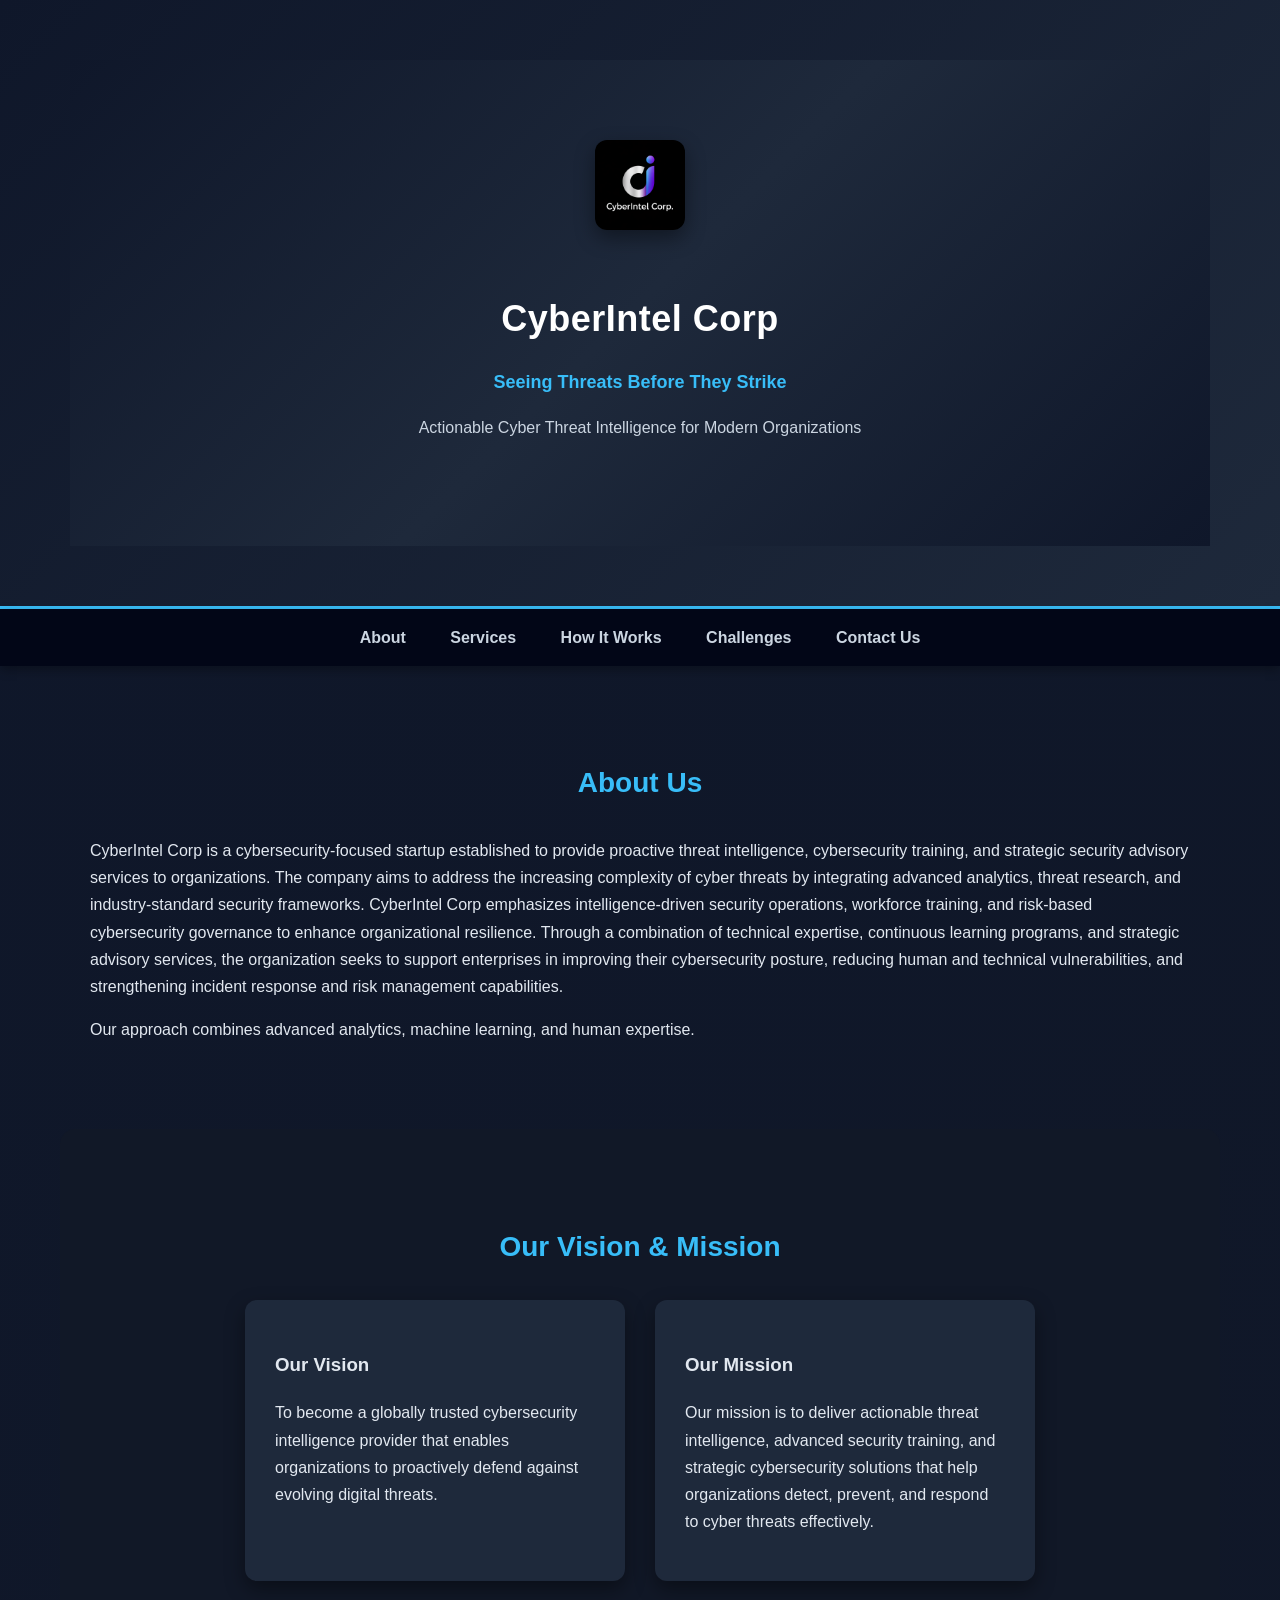
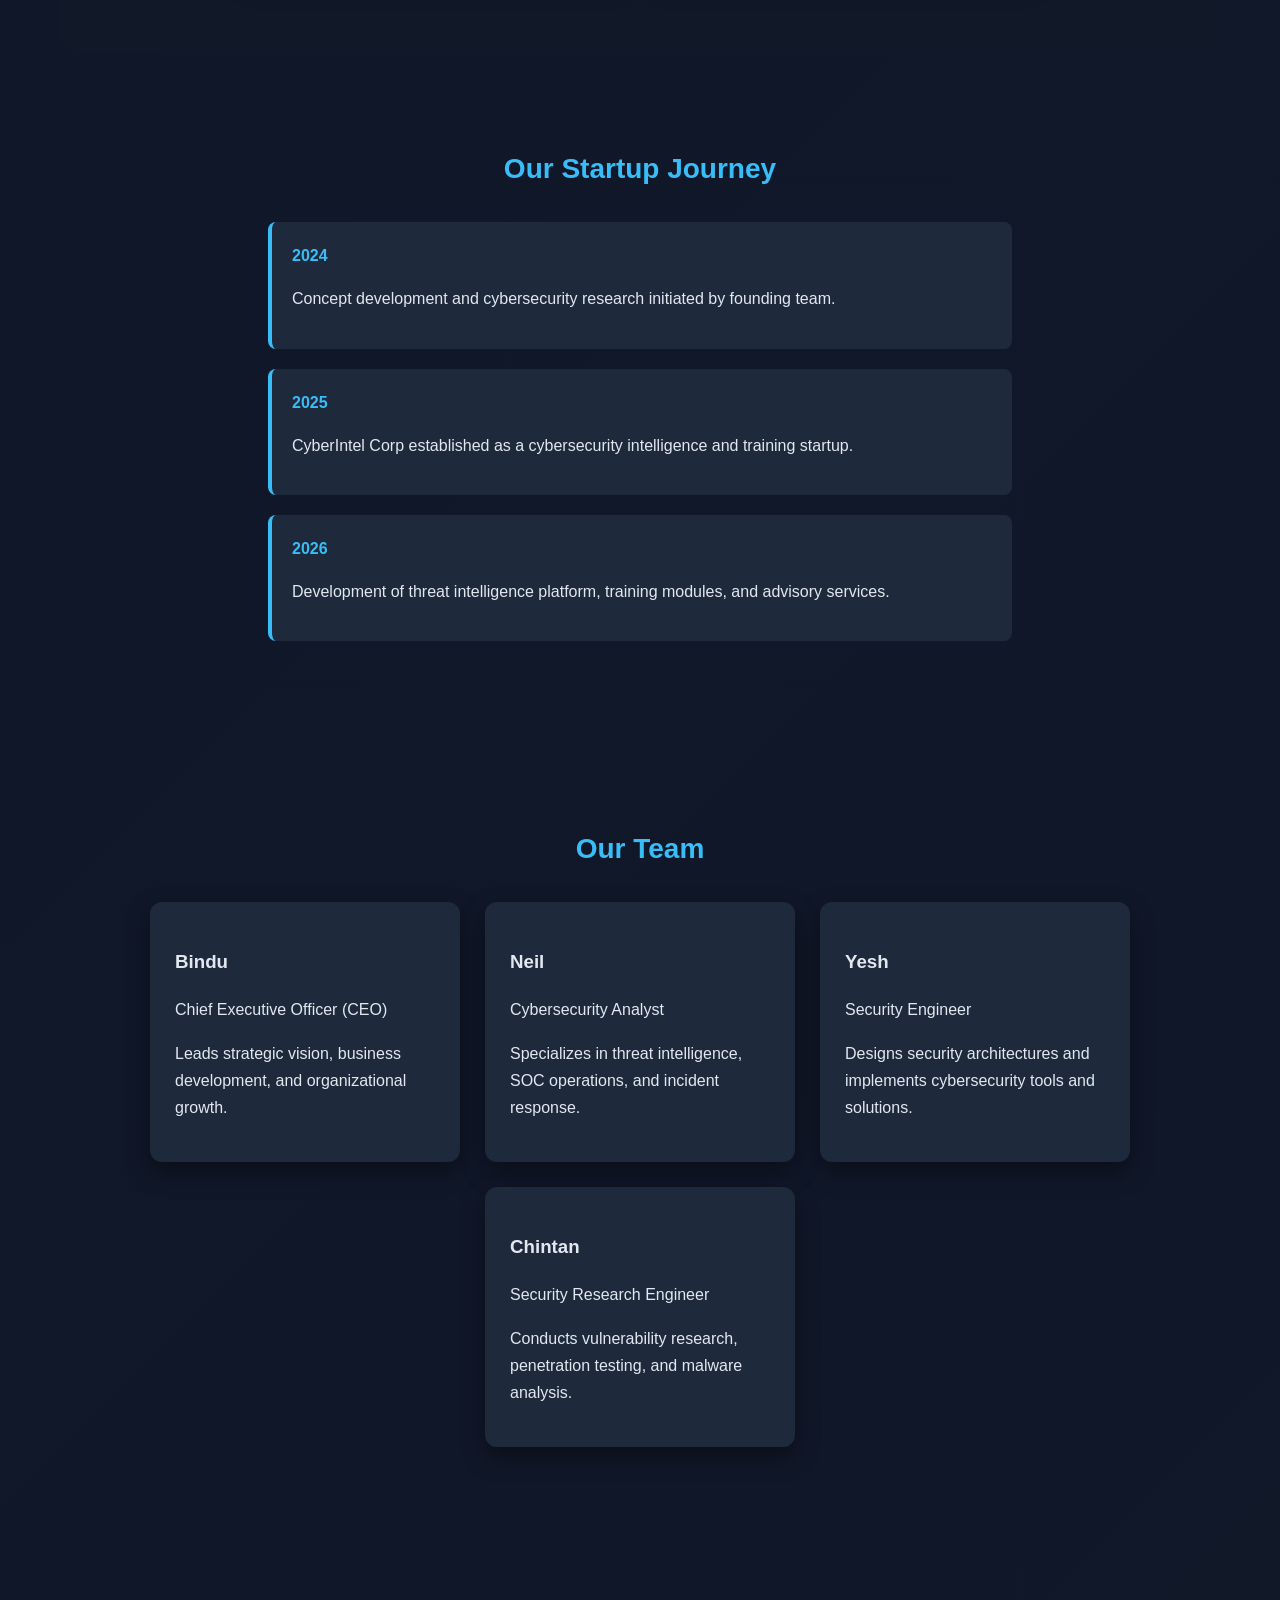
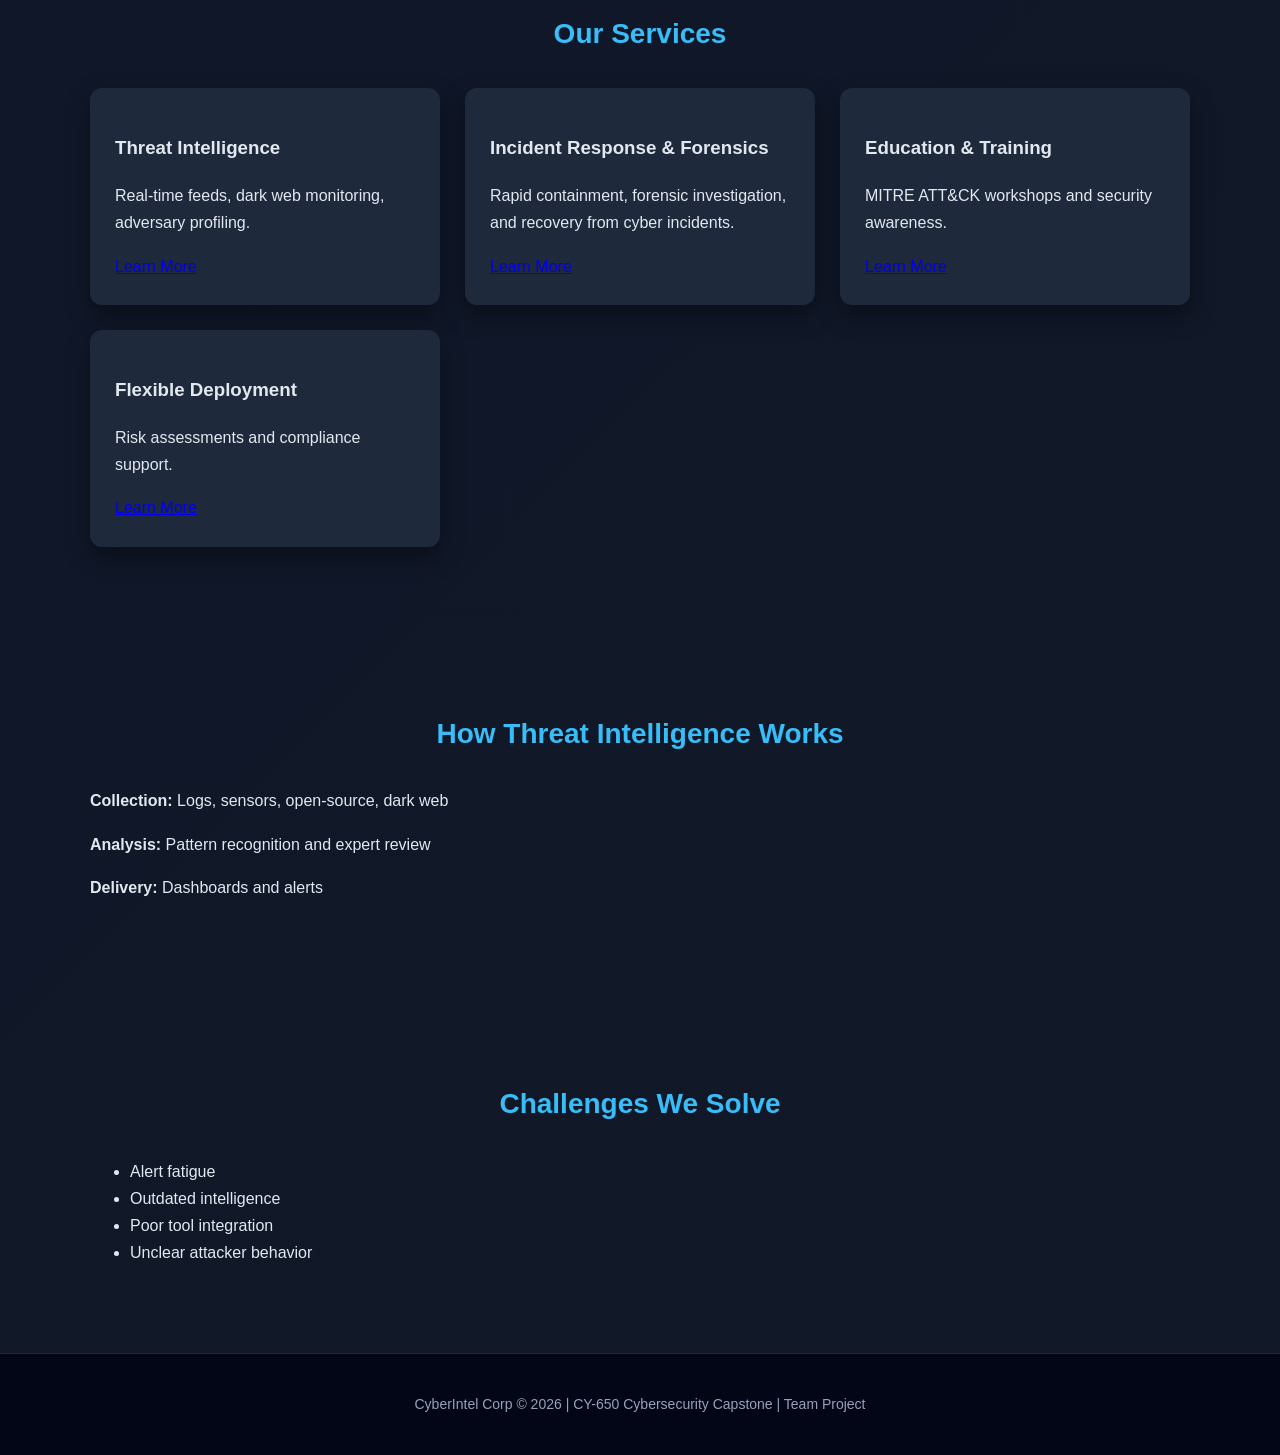
==== commit 4385ff69: "Update index.html" ====
--- a/index.html
+++ b/index.html
@@ -124,6 +124,7 @@
     <div class="card">
       <h3>Threat Intelligence</h3>
       <p>Real-time feeds, dark web monitoring, adversary profiling.</p>
+      <a href="threat-intelligence.html" class="learn-btn">Learn More</a>
     </div>
     
     <div class="card">
@@ -135,10 +136,12 @@
     <div class="card">
       <h3>Education & Training</h3>
       <p>MITRE ATT&CK workshops and security awareness.</p>
+      <a href="education-training.html" class="learn-btn">Learn More</a>
     </div>
     <div class="card">
-      <h3>Strategic Advisory</h3>
+      <h3>Flexible Deployment</h3>
       <p>Risk assessments and compliance support.</p>
+      <a href="flexible-deployment.html" class="learn-btn">Learn More</a>
     </div>
   </div>
 </section>
